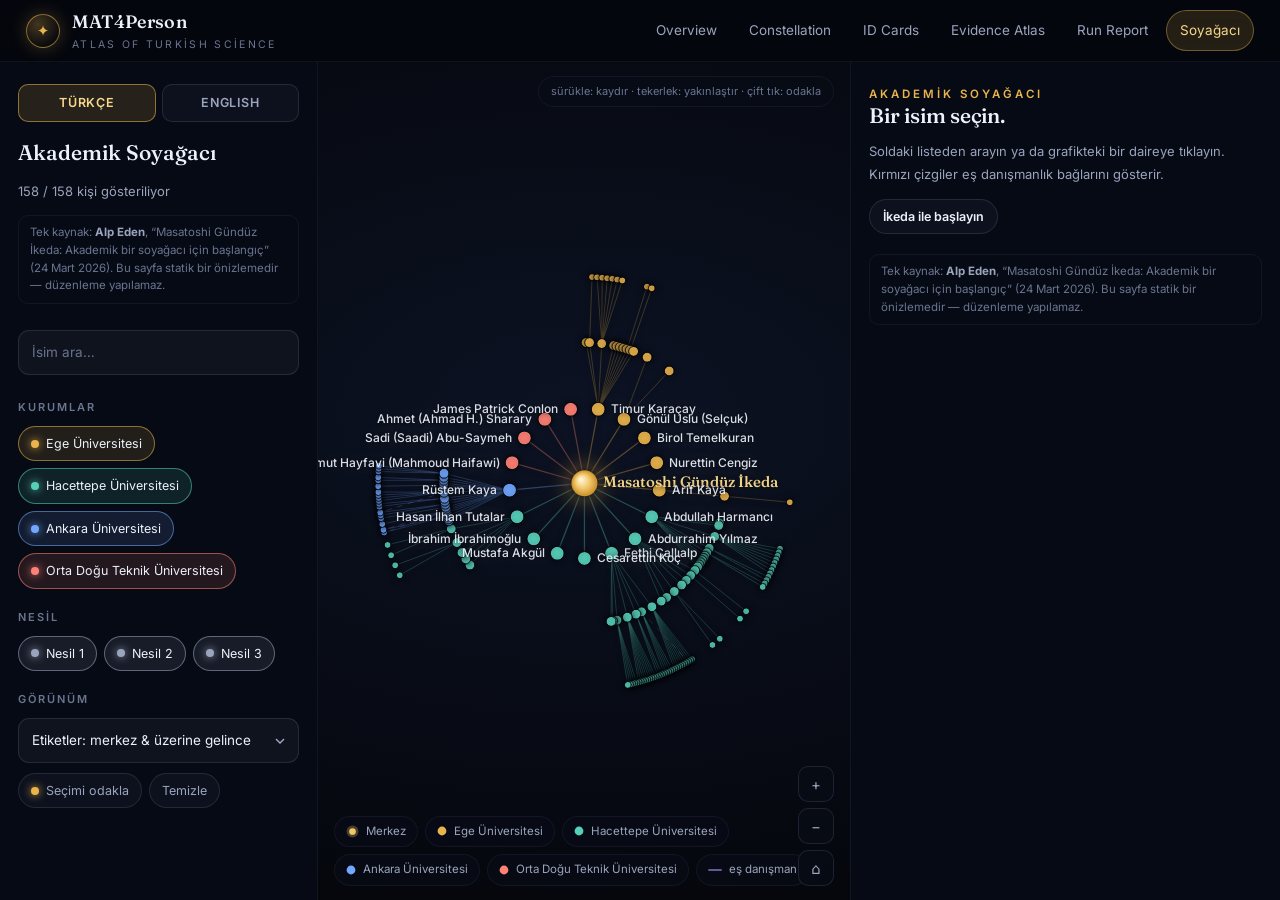
==== academic_genealogy.html @ 985a679b "Add standalone academic genealogy page for Gündüz İkeda New, self-contained page (academic_genealogy" ====
<!doctype html>
<html lang="tr">
<head>
<meta charset="utf-8">
<meta name="viewport" content="width=device-width, initial-scale=1">
<title>Akademik Soyağacı — Gündüz İkeda · MAT4Person</title>
<meta name="description" content="Masatoshi Gündüz İkeda'nın akademik soyağacı: doktora öğrencileri ve onların öğrencileri, tek bir kaynaktan (Alp Eden, 2026).">
<link rel="icon" href='data:image/svg+xml,<svg xmlns="http://www.w3.org/2000/svg" viewBox="0 0 24 24"><path fill="%23e9b44c" d="M12 0l2.6 9.4L24 12l-9.4 2.6L12 24l-2.6-9.4L0 12l9.4-2.6z"/></svg>'>
<link rel="preconnect" href="https://fonts.googleapis.com">
<link rel="preconnect" href="https://fonts.gstatic.com" crossorigin>
<link href="https://fonts.googleapis.com/css2?family=Fraunces:ital,opsz,wght@0,9..144,300..700;1,9..144,300..700&family=Inter:wght@400;500;600;700&family=JetBrains+Mono:wght@400;600&display=swap" rel="stylesheet">
<link rel="stylesheet" href="assets/styles.css">
<style>
  /* page-local additions only — the rest of the look comes from assets/styles.css as-is */
  .lang-toggle{display:flex;gap:6px;margin:4px 0 14px}
  .lang-toggle button{
    flex:1;padding:8px 10px;border-radius:10px;border:1px solid var(--line);
    background:rgba(148,163,204,.05);color:var(--muted);font-size:12.5px;font-weight:600;cursor:pointer;
    letter-spacing:.06em;transition:all .15s;
  }
  .lang-toggle button.on{border-color:rgba(233,180,76,.55);color:var(--gold-2);background:var(--gold-soft)}
  .source-note{
    font-size:11.5px;color:var(--faint);border:1px solid var(--line-soft);border-radius:10px;
    padding:8px 11px;margin:2px 0 16px;line-height:1.55;
  }
  .source-note b{color:var(--muted)}
  .breadcrumb{display:flex;flex-wrap:wrap;gap:4px;align-items:center;font-size:12.5px;color:var(--muted);margin:2px 0 10px}
  .breadcrumb span.sep{color:var(--faint)}
  .breadcrumb b{color:var(--gold-2);font-weight:600;cursor:pointer}
  .breadcrumb b:hover{text-decoration:underline}
  .empty-hint{font-size:13px;color:var(--muted);line-height:1.7}
</style>
</head>
<body>
<canvas class="sky" aria-hidden="true"></canvas>

<header class="topbar">
  <a class="brand" href="index.html">
    <span class="brand-mark">✦</span>
    <span><span class="brand-name">MAT4Person</span><span class="brand-sub">Atlas of Turkish Science</span></span>
  </a>
  <div class="topbar-right">
    <nav class="nav">
      <a href="index.html">Overview</a>
      <a href="knowledge_graph.html">Constellation</a>
      <a href="id_cards.html">ID Cards</a>
      <a href="evidence_atlas.html">Evidence Atlas</a>
      <a href="model_report.html">Run Report</a>
      <a href="academic_genealogy.html" data-i18n-nav-self>Soyağacı</a>
    </nav>
  </div>
</header>

<main class="app-shell">
  <aside class="panel left">
    <div class="panel-inner">
      <div class="lang-toggle">
        <button id="langTr" class="on">TÜRKÇE</button>
        <button id="langEn">ENGLISH</button>
      </div>

      <h2 data-i18n="panelTitle">Akademik Soyağacı</h2>
      <p class="meta" id="graphCounts"></p>
      <p class="source-note" data-i18n="sourceNote">
        Tek kaynak: <b>Alp Eden</b>, “Masatoshi Gündüz İkeda: Akademik bir soyağacı için başlangıç” (24 Mart 2026).
        Bu sayfa statik bir önizlemedir — düzenleme yapılamaz.
      </p>

      <div class="suggest">
        <input id="search" class="field" data-i18n-ph="searchPh" placeholder="İsim ara…" autocomplete="off">
        <div id="suggest" class="suggest-list"></div>
      </div>

      <h4 data-i18n="branchesTitle">Kurumlar</h4>
      <div class="toolbar" id="branchChips"></div>

      <h4 data-i18n="genTitle">Nesil</h4>
      <div class="toolbar" id="genChips"></div>

      <h4 data-i18n="displayTitle">Görünüm</h4>
      <div class="toolbar">
        <select id="labelMode" class="field" style="margin:0;flex:1">
          <option value="auto" data-i18n="labelAuto">Etiketler: merkez &amp; üzerine gelince</option>
          <option value="all" data-i18n="labelAll">Etiketler: hepsi</option>
          <option value="none" data-i18n="labelNone">Etiketler: yok</option>
        </select>
      </div>
      <div class="toolbar">
        <button id="focusBtn" class="chip" style="--c:#e9b44c"><span class="swatch"></span><span data-i18n="focusBtn">Seçimi odakla</span></button>
        <button id="clearBtn" class="chip"><span data-i18n="clearBtn">Temizle</span></button>
      </div>
    </div>
  </aside>

  <section class="stage">
    <canvas id="graphCanvas"></canvas>
    <div id="tip" class="stage-tip"></div>
    <div class="stage-note" data-i18n="stageNote">sürükle: kaydır · tekerlek: yakınlaştır · çift tık: odakla</div>
    <div class="legend" id="legend"></div>
    <div class="zoombar">
      <button id="zoomIn" title="Zoom in">+</button>
      <button id="zoomOut" title="Zoom out">−</button>
      <button id="zoomFit" title="Fit view">⌂</button>
    </div>
  </section>

  <aside class="panel right">
    <div id="inspector" class="panel-inner"></div>
  </aside>
</main>

<script src="assets/genealogy_data.js"></script>
<script src="assets/common.js"></script>
<script src="assets/genealogy.js"></script>
</body>
</html>
---- assets/styles.css ----
/* MAT4Person — Constellation Atlas design system */
:root{
  --bg0:#05070d;
  --bg1:#0a1020;
  --panel:rgba(15,21,38,.72);
  --panel-solid:#0e1526;
  --ink:#edf1fa;
  --muted:#9aa4bd;
  --faint:#6a7590;
  --line:rgba(148,163,204,.16);
  --line-soft:rgba(148,163,204,.08);
  --gold:#e9b44c;
  --gold-2:#f6d789;
  --gold-soft:rgba(233,180,76,.14);
  --teal:#57d0ba;
  --blue:#71a7ff;
  --coral:#ff8175;
  --violet:#a78bfa;
  --shadow:0 24px 70px rgba(2,4,10,.55);
  --r:16px;
  --serif:"Fraunces",Georgia,"Times New Roman",serif;
  --sans:"Inter",ui-sans-serif,system-ui,-apple-system,"Segoe UI",Arial,sans-serif;
  --mono:"JetBrains Mono",ui-monospace,Consolas,monospace;
}
*{box-sizing:border-box}
html{scroll-behavior:smooth}
html,body{margin:0;min-height:100%;background:var(--bg0);color:var(--ink);font-family:var(--sans);font-size:15px;line-height:1.55}
::selection{background:rgba(233,180,76,.35);color:#fff}
a{color:inherit;text-decoration:none}
button,input,select{font:inherit;color:inherit}
:focus-visible{outline:2px solid var(--gold);outline-offset:2px;border-radius:4px}
::-webkit-scrollbar{width:10px;height:10px}
::-webkit-scrollbar-track{background:transparent}
::-webkit-scrollbar-thumb{background:rgba(148,163,204,.18);border-radius:99px;border:2px solid var(--bg0)}
::-webkit-scrollbar-thumb:hover{background:rgba(148,163,204,.32)}

/* ---------- sky ---------- */
.sky{position:fixed;inset:0;z-index:-1;width:100%;height:100%;pointer-events:none}

/* ---------- topbar ---------- */
.topbar{
  min-height:62px;display:flex;align-items:center;justify-content:space-between;gap:14px;
  padding:8px 26px;position:sticky;top:0;z-index:40;
  background:rgba(5,7,13,.62);backdrop-filter:blur(18px) saturate(150%);
  border-bottom:1px solid var(--line-soft);
}
.brand{display:flex;align-items:center;gap:12px}
.brand-mark{
  width:34px;height:34px;border-radius:50%;display:grid;place-items:center;flex:none;
  color:var(--gold);font-size:15px;border:1px solid rgba(233,180,76,.55);
  background:radial-gradient(circle at 35% 30%,rgba(233,180,76,.28),rgba(233,180,76,.04) 70%);
  box-shadow:0 0 18px rgba(233,180,76,.25);
}
.brand-name{font-family:var(--serif);font-weight:560;font-size:18px;letter-spacing:.01em}
.brand-sub{display:block;font-size:10.5px;color:var(--faint);text-transform:uppercase;letter-spacing:.22em;margin-top:1px}
.topbar-right{display:flex;align-items:center;gap:14px;flex-wrap:wrap;justify-content:flex-end}
.nav{display:flex;gap:4px;flex-wrap:wrap}
.nav a{
  padding:9px 13px;border-radius:999px;color:var(--muted);font-size:13.5px;
  border:1px solid transparent;transition:color .18s,border-color .18s,background .18s;
}
.nav a:hover{color:var(--ink);background:rgba(148,163,204,.08)}
.nav a.active{color:var(--gold-2);border-color:rgba(233,180,76,.4);background:var(--gold-soft)}
.contribute-btn{white-space:nowrap;flex:none}

/* ---------- typography ---------- */
.eyebrow{color:var(--gold);font-size:11.5px;font-weight:600;text-transform:uppercase;letter-spacing:.26em}
.eyebrow .sep{color:var(--faint);margin:0 6px}
.display{font-family:var(--serif);font-weight:480;line-height:1.02;letter-spacing:-.015em;margin:0}
.h1{font-size:clamp(42px,6vw,88px)}
.h2{font-size:clamp(26px,3vw,40px)}
.lead{font-size:17.5px;line-height:1.75;color:var(--muted);max-width:640px}
.flourish{font-family:var(--serif);font-style:italic;color:var(--gold-2);font-size:17px;opacity:.9}
.serif{font-family:var(--serif);font-weight:520}
.mono{font-family:var(--mono);font-size:12px;color:var(--faint);word-break:break-all}
.small{font-size:12px;color:var(--muted)}
.meta{color:var(--muted);font-size:13px;line-height:1.6}

/* ---------- layout ---------- */
.wrap{max-width:1460px;margin:0 auto;padding:24px 26px}
.section{padding:64px 0 20px}
.section-head{display:flex;flex-direction:column;gap:10px;margin-bottom:26px}
.divider{display:flex;align-items:center;gap:16px;color:var(--gold);margin:44px 0 0;opacity:.75}
.divider::before,.divider::after{content:"";height:1px;flex:1;background:linear-gradient(90deg,transparent,rgba(233,180,76,.35),transparent)}
.grid{display:grid;gap:16px}
.cols2{grid-template-columns:repeat(2,1fr)}
.cols3{grid-template-columns:repeat(3,1fr)}
.cols4{grid-template-columns:repeat(4,1fr)}

/* ---------- hero ---------- */
.hero{min-height:calc(100vh - 62px);display:grid;grid-template-columns:minmax(340px,600px) 1fr;gap:20px;align-items:stretch}
.headline{display:flex;flex-direction:column;justify-content:center;padding:36px 0;gap:20px}
.actions{display:flex;gap:12px;flex-wrap:wrap;margin-top:8px}
.hero-viz{position:relative;min-height:520px}
.hero-viz canvas{position:absolute;inset:0;width:100%;height:100%}
.hero-hint{position:absolute;right:14px;bottom:12px;font-size:11px;color:var(--faint);letter-spacing:.08em;text-transform:uppercase}

/* ---------- buttons & chips ---------- */
.btn{
  display:inline-flex;align-items:center;gap:8px;border-radius:999px;cursor:pointer;
  padding:12px 20px;font-weight:600;font-size:14px;border:1px solid transparent;
  background:linear-gradient(135deg,#f2c76a,#d99a2b);color:#1c1305;
  box-shadow:0 6px 24px rgba(233,180,76,.22);transition:transform .16s,box-shadow .16s,filter .16s;
}
.btn:hover{transform:translateY(-1px);box-shadow:0 10px 30px rgba(233,180,76,.32)}
.btn.ghost{background:rgba(148,163,204,.05);border-color:var(--line);color:var(--ink);box-shadow:none}
.btn.ghost:hover{border-color:rgba(233,180,76,.5);color:var(--gold-2)}
.btn.mini{padding:7px 13px;font-size:12.5px}
.chip{
  --c:var(--muted);
  display:inline-flex;align-items:center;gap:7px;padding:7px 12px;border-radius:999px;cursor:pointer;
  border:1px solid var(--line);background:rgba(148,163,204,.05);color:var(--muted);font-size:12.5px;
  transition:all .16s;user-select:none;
}
.chip .swatch{width:8px;height:8px;border-radius:50%;background:var(--c);box-shadow:0 0 8px var(--c)}
.chip.on{border-color:color-mix(in srgb,var(--c) 55%,transparent);color:var(--ink);background:color-mix(in srgb,var(--c) 12%,transparent)}
.chip:hover{border-color:color-mix(in srgb,var(--c) 70%,transparent)}
.tag{
  --c:var(--muted);
  display:inline-flex;align-items:center;gap:6px;padding:4px 9px;margin:2px;border-radius:7px;
  border:1px solid color-mix(in srgb,var(--c) 32%,transparent);
  background:color-mix(in srgb,var(--c) 9%,transparent);
  color:color-mix(in srgb,var(--c) 78%,#fff);font-size:11.5px;letter-spacing:.02em;
}

/* ---------- stats ---------- */
.stat-strip{display:grid;grid-template-columns:repeat(4,1fr);gap:12px;margin-top:18px}
.stat{background:var(--panel);border:1px solid var(--line);border-radius:var(--r);padding:16px 18px;backdrop-filter:blur(8px)}
.stat b{display:block;font-family:var(--serif);font-weight:540;font-size:30px;color:var(--gold-2);margin-bottom:4px;letter-spacing:-.01em}
.stat span{color:var(--muted);font-size:11px;text-transform:uppercase;letter-spacing:.14em}

/* ---------- cards ---------- */
.card{
  background:linear-gradient(180deg,rgba(22,30,52,.66),rgba(11,16,30,.72));
  border:1px solid var(--line);border-radius:var(--r);padding:20px;
  backdrop-filter:blur(8px);transition:transform .2s,border-color .2s,box-shadow .2s;
}
.card:hover{transform:translateY(-2px);border-color:rgba(233,180,76,.4);box-shadow:var(--shadow)}
.card h3{margin:0 0 8px;font-family:var(--serif);font-weight:540;font-size:20px;line-height:1.2}
.card p{color:var(--muted);line-height:1.6;margin:6px 0}

/* sun cards (the four) */
.sun-card{position:relative;overflow:hidden;cursor:pointer}
.sun-card canvas{display:block;width:100%;height:170px;margin:-6px 0 8px}
.sun-card .deg{font-family:var(--serif);color:var(--gold-2);font-size:15px}
.sun-card .go{position:absolute;top:14px;right:16px;color:var(--faint);font-size:12px;transition:color .2s}
.sun-card:hover .go{color:var(--gold-2)}

/* ---------- timeline ---------- */
.timeline{position:relative;display:flex;gap:34px;overflow-x:auto;padding:34px 8px 20px;scrollbar-width:thin}
.timeline::before{content:"";position:absolute;left:0;right:0;top:74px;height:1px;background:linear-gradient(90deg,transparent,rgba(233,180,76,.45) 6%,rgba(233,180,76,.45) 94%,transparent)}
.tl-item{flex:none;width:170px;cursor:pointer;position:relative;padding-top:58px}
.tl-item .year{position:absolute;top:0;font-family:var(--serif);font-size:26px;color:var(--gold-2);font-weight:520}
.tl-item .dot{position:absolute;top:35px;left:2px;width:11px;height:11px;border-radius:50%;background:var(--coral);box-shadow:0 0 12px rgba(255,129,117,.8);transition:transform .2s}
.tl-item:hover .dot{transform:scale(1.5)}
.tl-item .lbl{font-size:12.5px;color:var(--muted);line-height:1.5;display:-webkit-box;-webkit-line-clamp:3;-webkit-box-orient:vertical;overflow:hidden;transition:color .2s}
.tl-item:hover .lbl{color:var(--ink)}

/* ---------- meters & bars ---------- */
.meter-row{display:grid;grid-template-columns:minmax(160px,240px) 1fr 70px;align-items:center;gap:14px;padding:9px 0;border-bottom:1px solid var(--line-soft)}
.meter-row .lbl{font-size:13.5px;color:var(--ink)}
.meter-row .val{text-align:right;font-family:var(--serif);color:var(--gold-2);font-size:16px}
.meter{height:7px;border-radius:99px;background:rgba(148,163,204,.09);overflow:hidden}
.meter i{display:block;height:100%;border-radius:99px;background:linear-gradient(90deg,var(--teal),var(--gold));box-shadow:0 0 10px rgba(233,180,76,.35)}
.conf-meter{display:flex;height:8px;border-radius:99px;overflow:hidden;background:rgba(148,163,204,.09);margin:8px 0}
.conf-meter i{height:100%}

/* ---------- tables ---------- */
.table{width:100%;border-collapse:collapse}
.table th,.table td{border-bottom:1px solid var(--line-soft);padding:10px 12px;text-align:left;vertical-align:top;font-size:13.5px}
.table th{color:var(--gold);font-size:10.5px;text-transform:uppercase;letter-spacing:.16em;font-weight:600}
.table tbody tr{transition:background .15s}
.table tbody tr:hover{background:rgba(148,163,204,.05)}
.table td.num{font-family:var(--serif);font-size:15px;color:var(--gold-2)}

/* ---------- graph app shell ---------- */
.app-shell{height:calc(100vh - 62px);display:grid;grid-template-columns:318px 1fr 430px}
.panel{background:rgba(8,12,22,.82);backdrop-filter:blur(12px);overflow-y:auto;overflow-x:hidden}
.panel.left{border-right:1px solid var(--line-soft)}
.panel.right{border-left:1px solid var(--line-soft)}
.panel-inner{padding:18px}
.panel h2{font-family:var(--serif);font-weight:540;font-size:21px;margin:0 0 4px}
.panel h4{font-size:11px;text-transform:uppercase;letter-spacing:.18em;color:var(--faint);margin:20px 0 8px;font-weight:600}
.stage{position:relative;background:radial-gradient(1200px 700px at 50% 42%,rgba(20,30,58,.5),rgba(5,7,13,.2) 70%);overflow:hidden}
.stage canvas{width:100%;height:100%;display:block;cursor:grab}
.stage canvas.grabbing{cursor:grabbing}
.stage-tip{
  position:absolute;pointer-events:none;display:none;z-index:5;max-width:280px;
  background:rgba(8,12,22,.92);border:1px solid var(--line);border-radius:10px;padding:9px 12px;
  font-size:12.5px;box-shadow:var(--shadow);backdrop-filter:blur(6px);
}
.stage-tip b{font-family:var(--serif);font-size:14px;font-weight:540}
.stage-tip .meta{font-size:11.5px}
.legend{position:absolute;left:16px;bottom:14px;display:flex;gap:7px;flex-wrap:wrap;z-index:4}
.legend span{display:inline-flex;align-items:center;gap:7px;background:rgba(8,12,22,.8);border:1px solid var(--line-soft);border-radius:999px;padding:6px 11px;color:var(--muted);font-size:11.5px;backdrop-filter:blur(6px)}
.zoombar{position:absolute;right:16px;bottom:14px;display:flex;flex-direction:column;gap:6px;z-index:4}
.zoombar button{
  width:36px;height:36px;border-radius:10px;border:1px solid var(--line);cursor:pointer;
  background:rgba(8,12,22,.85);color:var(--muted);font-size:15px;backdrop-filter:blur(6px);transition:all .15s;
}
.zoombar button:hover{color:var(--gold-2);border-color:rgba(233,180,76,.5)}
.stage-note{position:absolute;top:14px;right:16px;z-index:4;font-size:11px;color:var(--faint);background:rgba(8,12,22,.7);border:1px solid var(--line-soft);border-radius:999px;padding:6px 12px;backdrop-filter:blur(6px)}

/* controls */
.field{
  width:100%;background:rgba(148,163,204,.06);border:1px solid var(--line);border-radius:11px;
  color:var(--ink);padding:11px 13px;margin:10px 0 4px;font-size:13.5px;transition:border-color .15s;
}
.field::placeholder{color:var(--faint)}
.field:focus{outline:none;border-color:rgba(233,180,76,.55)}
select.field{appearance:none;background-image:url("data:image/svg+xml,%3Csvg xmlns='http://www.w3.org/2000/svg' width='10' height='6'%3E%3Cpath d='M1 1l4 4 4-4' stroke='%239aa4bd' fill='none' stroke-width='1.5'/%3E%3C/svg%3E");background-repeat:no-repeat;background-position:right 13px center}
select.field option{background:var(--panel-solid);color:var(--ink)}
.toolbar{display:flex;gap:7px;flex-wrap:wrap;margin:10px 0}
.suggest{position:relative}
.suggest-list{
  position:absolute;top:calc(100% - 2px);left:0;right:0;z-index:30;display:none;
  background:rgba(10,15,28,.97);border:1px solid var(--line);border-radius:12px;overflow:hidden;box-shadow:var(--shadow);
}
.suggest-list div{padding:9px 13px;font-size:13px;cursor:pointer;display:flex;align-items:center;gap:9px}
.suggest-list div:hover,.suggest-list div.hot{background:rgba(233,180,76,.1)}
.suggest-list .dot{width:7px;height:7px;border-radius:50%;flex:none}
.suggest-list small{color:var(--faint);margin-left:auto}

/* node list */
.node-list{display:flex;flex-direction:column;gap:6px}
.node-row{
  display:flex;align-items:center;gap:10px;border:1px solid transparent;border-radius:11px;
  background:rgba(148,163,204,.045);padding:9px 11px;cursor:pointer;transition:all .15s;
}
.node-row:hover{border-color:rgba(233,180,76,.4);background:rgba(233,180,76,.06)}
.node-row.sel{border-color:rgba(233,180,76,.65);background:var(--gold-soft)}
.node-row .dot{width:9px;height:9px;border-radius:50%;flex:none;box-shadow:0 0 8px currentColor}
.node-row b{font-size:13px;font-weight:560;display:block;overflow:hidden;text-overflow:ellipsis;white-space:nowrap}
.node-row small{color:var(--faint);font-size:11px;display:block}
.node-row .grow{min-width:0;flex:1}
.node-row .deg{font-family:var(--serif);color:var(--gold-2);font-size:14px}

/* inspector */
.insp-head{display:flex;gap:14px;align-items:flex-start;margin:8px 0 12px}
.insp-mark{
  --c:var(--gold);width:46px;height:46px;border-radius:50%;flex:none;display:grid;place-items:center;
  background:radial-gradient(circle at 35% 30%,color-mix(in srgb,var(--c) 45%,transparent),color-mix(in srgb,var(--c) 8%,transparent) 72%);
  border:1px solid color-mix(in srgb,var(--c) 55%,transparent);
  box-shadow:0 0 22px color-mix(in srgb,var(--c) 30%,transparent);
  font-family:var(--serif);font-size:17px;color:color-mix(in srgb,var(--c) 82%,#fff);
}
.detail-title{font-family:var(--serif);font-weight:540;font-size:25px;line-height:1.12;margin:0 0 4px;letter-spacing:-.01em}
.quote{
  position:relative;font-family:var(--serif);font-size:16.5px;line-height:1.78;color:#f2e9d7;
  border-left:2px solid var(--gold);padding:2px 0 2px 16px;margin:12px 0;
}
.quote.big{font-size:20px;padding-top:8px}
.quote.clamp{display:-webkit-box;-webkit-line-clamp:3;-webkit-box-orient:vertical;overflow:hidden;font-size:14.5px;line-height:1.65}
.relation-card{
  --c:var(--muted);
  background:rgba(148,163,204,.045);border:1px solid var(--line-soft);border-left:3px solid var(--c);
  border-radius:12px;padding:13px 15px;cursor:pointer;transition:all .15s;margin:8px 0;
}
.relation-card:hover{background:rgba(233,180,76,.06);border-color:rgba(233,180,76,.35);border-left-color:var(--c)}
.relation-card b{font-size:14px;font-weight:580}
.relation-card .quote{margin:8px 0 6px}

/* ---------- id cards ---------- */
.cards-head{display:flex;align-items:flex-end;gap:18px;flex-wrap:wrap;margin-bottom:18px}
.cards-head .grow{flex:1;min-width:260px}
.id-grid{display:grid;grid-template-columns:repeat(auto-fill,minmax(330px,1fr));gap:14px}
.id-card{
  --c:var(--teal);position:relative;cursor:pointer;overflow:hidden;
  background:linear-gradient(180deg,rgba(22,30,52,.6),rgba(11,16,30,.72));
  border:1px solid var(--line);border-radius:var(--r);padding:18px 18px 15px;
  transition:transform .18s,border-color .18s,box-shadow .18s;
}
.id-card::before{content:"";position:absolute;left:0;top:0;bottom:0;width:3px;background:linear-gradient(180deg,var(--c),transparent 90%)}
.id-card:hover{transform:translateY(-2px);border-color:color-mix(in srgb,var(--c) 50%,transparent);box-shadow:var(--shadow)}
.id-card .head{display:flex;gap:12px;align-items:center;margin-bottom:8px}
.id-card h3{margin:0;font-family:var(--serif);font-weight:540;font-size:19px;line-height:1.15}
.id-card .aliases{font-family:var(--serif);font-style:italic;color:var(--faint);font-size:12.5px;margin:6px 0 2px;display:-webkit-box;-webkit-line-clamp:1;-webkit-box-orient:vertical;overflow:hidden}
.monogram{
  --c:var(--teal);width:42px;height:42px;border-radius:50%;flex:none;display:grid;place-items:center;
  font-family:var(--serif);font-size:15px;color:color-mix(in srgb,var(--c) 85%,#fff);
  background:radial-gradient(circle at 35% 30%,color-mix(in srgb,var(--c) 38%,transparent),color-mix(in srgb,var(--c) 6%,transparent) 75%);
  border:1px solid color-mix(in srgb,var(--c) 45%,transparent);
}
.statline{display:flex;gap:14px;margin:9px 0 2px;flex-wrap:wrap}
.statline span{font-size:11px;color:var(--faint);text-transform:uppercase;letter-spacing:.1em}
.statline b{font-family:var(--serif);font-weight:540;color:var(--gold-2);font-size:16px;margin-right:4px}

/* modal */
.modal-back{position:fixed;inset:0;z-index:80;background:rgba(3,5,10,.72);backdrop-filter:blur(8px);display:none;align-items:flex-start;justify-content:center;padding:5vh 18px;overflow-y:auto}
.modal-back.open{display:flex}
.modal{
  width:min(900px,100%);background:linear-gradient(180deg,#131c33,#0b101e);
  border:1px solid rgba(233,180,76,.3);border-radius:20px;padding:28px 30px;box-shadow:var(--shadow);
  animation:rise .28s cubic-bezier(.2,.9,.3,1);
}
@keyframes rise{from{opacity:0;transform:translateY(16px)}to{opacity:1;transform:none}}
.modal-close{position:sticky;top:0;float:right;width:34px;height:34px;border-radius:50%;border:1px solid var(--line);background:rgba(8,12,22,.8);color:var(--muted);cursor:pointer;font-size:15px}
.modal-close:hover{color:var(--gold-2);border-color:rgba(233,180,76,.5)}

/* ---------- evidence atlas ---------- */
.atlas{display:grid;grid-template-columns:minmax(380px,520px) 1fr;gap:20px;align-items:start}
.evidence-list{display:flex;flex-direction:column;gap:10px}
.evidence-card{
  --c:var(--muted);cursor:pointer;border:1px solid var(--line-soft);border-left:3px solid var(--c);
  background:rgba(148,163,204,.04);border-radius:12px;padding:15px 17px;transition:all .15s;
}
.evidence-card:hover{background:rgba(233,180,76,.05);border-color:rgba(233,180,76,.3);border-left-color:var(--c)}
.evidence-card.sel{border-color:rgba(233,180,76,.55);background:var(--gold-soft)}
.evidence-card h3{margin:4px 0;font-family:var(--serif);font-weight:540;font-size:16.5px;line-height:1.3}
.reader{
  position:sticky;top:84px;max-height:calc(100vh - 106px);overflow-y:auto;
  background:linear-gradient(180deg,rgba(24,32,56,.75),rgba(10,15,28,.85));
  border:1px solid rgba(233,180,76,.32);border-radius:20px;padding:30px 34px;box-shadow:var(--shadow);backdrop-filter:blur(10px);
}
.reader .ornament{font-family:var(--serif);font-size:74px;line-height:.6;color:rgba(233,180,76,.35);display:block;margin:6px 0 -18px}
.reader-nav{display:flex;gap:8px;justify-content:space-between;margin-top:18px}
.src-chip{
  display:inline-flex;align-items:center;gap:8px;max-width:100%;border:1px solid var(--line-soft);
  background:rgba(148,163,204,.05);border-radius:9px;padding:6px 10px;margin:3px 0;
  font-family:var(--mono);font-size:11px;color:var(--muted);
}

/* ---------- kpis (report) ---------- */
.kpi-row{display:grid;grid-template-columns:repeat(auto-fit,minmax(170px,1fr));gap:12px;margin:18px 0}
.donut-wrap{display:flex;gap:26px;align-items:center;flex-wrap:wrap}
.donut-legend{display:flex;flex-direction:column;gap:9px}
.donut-legend span{display:flex;align-items:center;gap:9px;font-size:13px;color:var(--muted)}
.donut-legend i{width:10px;height:10px;border-radius:3px}
.donut-legend b{color:var(--ink);font-family:var(--serif);font-size:15px}

/* ---------- footer ---------- */
.footer{
  margin-top:70px;border-top:1px solid var(--line-soft);padding:30px 26px 40px;
  display:flex;justify-content:space-between;gap:14px;flex-wrap:wrap;align-items:center;color:var(--faint);font-size:12.5px;
}
.footer .star{color:var(--gold)}

/* ---------- responsive ---------- */
@media(max-width:1180px){
  .app-shell{grid-template-columns:280px 1fr 360px}
  .cols4{grid-template-columns:repeat(2,1fr)}
}
@media(max-width:960px){
  .topbar{flex-wrap:wrap;row-gap:10px}
  .topbar-right{width:100%;flex-direction:column;align-items:flex-start;justify-content:flex-start;gap:10px}
  .topbar-right .nav{flex-wrap:nowrap;overflow-x:auto;max-width:100%;padding-bottom:2px}
  .topbar-right .nav a{flex:none}
  .hero{grid-template-columns:1fr;min-height:0}
  .hero-viz{min-height:420px;border-top:1px solid var(--line-soft)}
  .app-shell{height:auto;grid-template-columns:1fr}
  .panel.left,.panel.right{border:0;border-bottom:1px solid var(--line-soft);max-height:44vh}
  .stage{height:66vh}
  .atlas{grid-template-columns:1fr}
  .reader{position:relative;top:0;max-height:none}
  .cols2,.cols3,.cols4{grid-template-columns:1fr}
  .stat-strip{grid-template-columns:repeat(2,1fr)}
  .h1{font-size:clamp(38px,9vw,64px)}
}
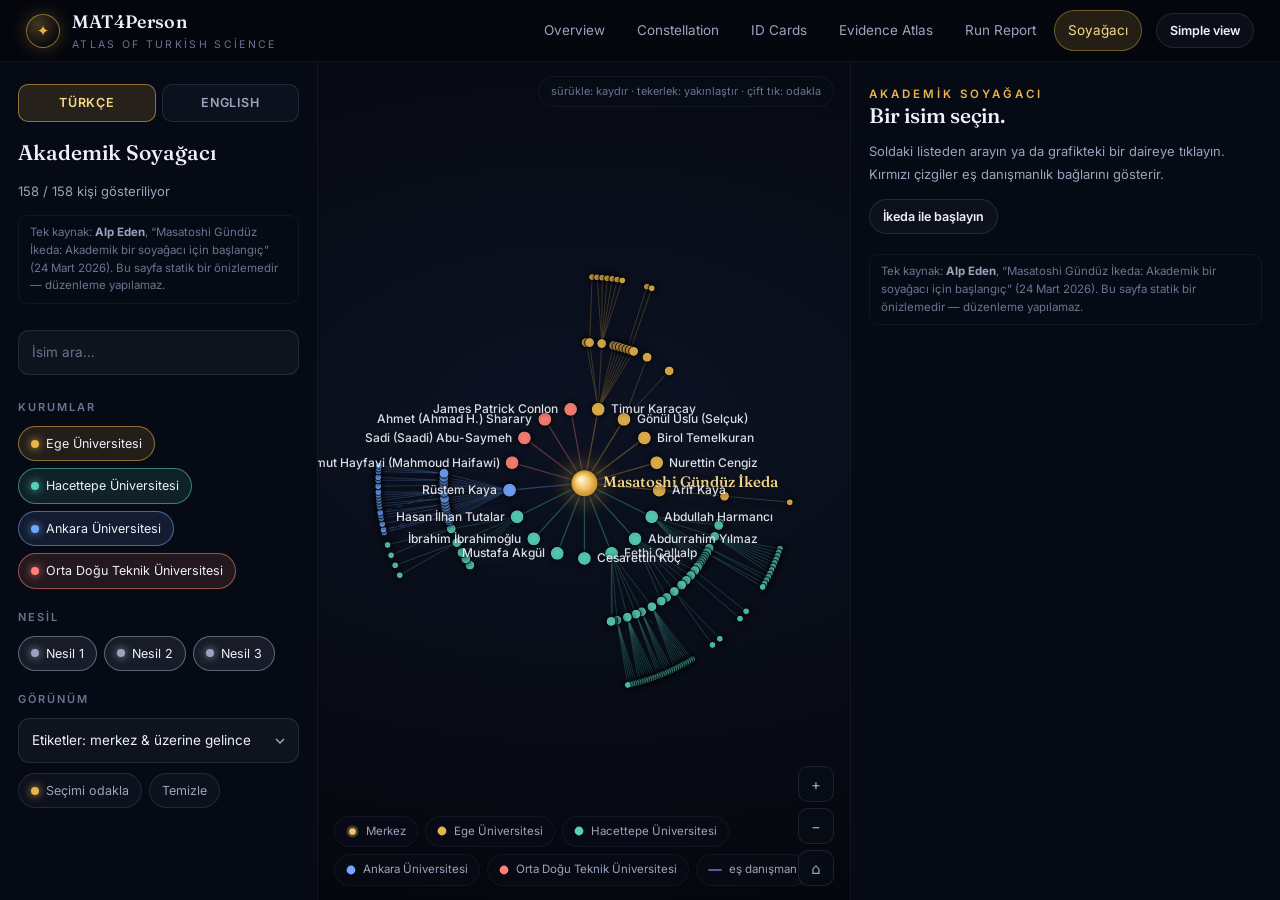
==== commit 33a421ec: "Add a simple view (simple.html) — same four-suns sky, one static page A lightweight alternative to t" ====
--- a/academic_genealogy.html
+++ b/academic_genealogy.html
@@ -48,6 +48,7 @@
       <a href="model_report.html">Run Report</a>
       <a href="academic_genealogy.html" data-i18n-nav-self>Soyağacı</a>
     </nav>
+    <a class="btn ghost mini" href="simple.html">Simple view</a>
   </div>
 </header>
 
--- a/assets/styles.css
+++ b/assets/styles.css
@@ -317,8 +317,10 @@
 .src-chip{
   display:inline-flex;align-items:center;gap:8px;max-width:100%;border:1px solid var(--line-soft);
   background:rgba(148,163,204,.05);border-radius:9px;padding:6px 10px;margin:3px 0;
-  font-family:var(--mono);font-size:11px;color:var(--muted);
-}
+  font-family:var(--mono);font-size:11px;color:var(--muted);text-decoration:none;
+}
+a.src-chip{cursor:pointer;transition:border-color .16s,color .16s,background .16s}
+a.src-chip:hover{border-color:rgba(233,180,76,.5);color:var(--gold-2);background:rgba(233,180,76,.06)}
 
 /* ---------- kpis (report) ---------- */
 .kpi-row{display:grid;grid-template-columns:repeat(auto-fit,minmax(170px,1fr));gap:12px;margin:18px 0}
